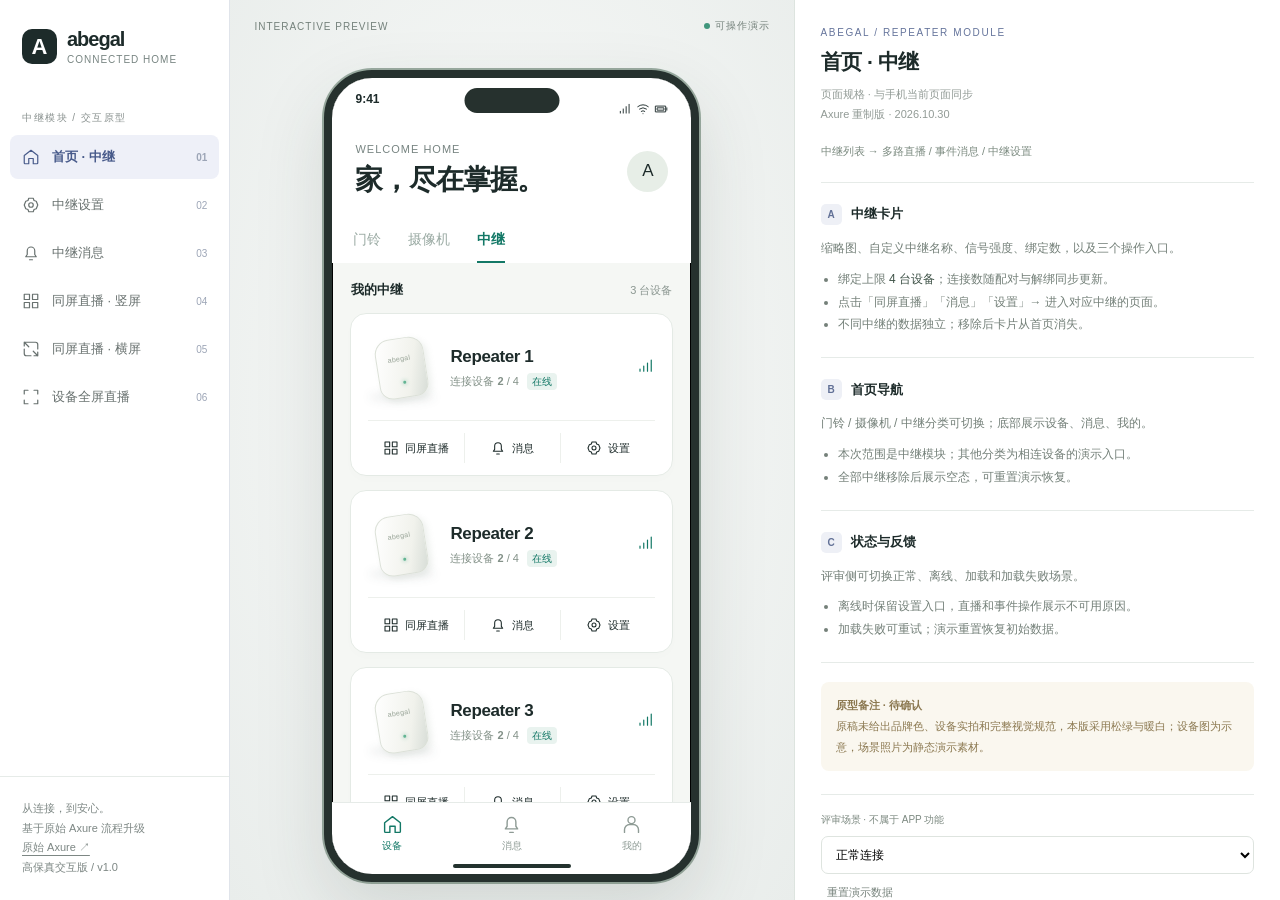
==== high-fidelity/index.html @ aafd0c6d "feat: upgrade repeater interactive prototype" ====
<!doctype html>
<html lang="zh-CN"><head><meta charset="utf-8"><meta name="viewport" content="width=device-width,initial-scale=1"><meta name="theme-color" content="#137866"><title>Abegal · 中继与家庭守护</title><link rel="icon" href="data:image/svg+xml,%3Csvg xmlns='http://www.w3.org/2000/svg' viewBox='0 0 40 40'%3E%3Crect width='40' height='40' rx='12' fill='%23137866'/%3E%3Cpath d='M10 29 20 9l10 20M14 22h12' stroke='white' stroke-width='3' fill='none'/%3E%3C/svg%3E"><link rel="stylesheet" href="styles/tokens.css"><link rel="stylesheet" href="styles/app.css"></head>
<body><div id="root"></div><script type="module" src="app/index.js"></script></body></html>
---- high-fidelity/styles/tokens.css ----
:root{--ink:#1d2b2a;--muted:#788582;--line:#e6ebe8;--paper:#fff;--canvas:#f3f5f3;--accent:#137866;--accent-soft:#e9f3ef;--danger:#be4b48;--shell:#4d5d90;--radius:16px;--font:-apple-system,BlinkMacSystemFont,"Segoe UI","PingFang SC",sans-serif}
---- high-fidelity/styles/app.css ----
*{box-sizing:border-box}body{margin:0;color:var(--ink);font-family:var(--font);background:#f4f5f7;font-size:14px}button,input,select{font:inherit}button,a,input,select{-webkit-tap-highlight-color:transparent}button{cursor:pointer;border:0;background:none;color:inherit}button:disabled{cursor:not-allowed;opacity:.4}button:focus-visible,a:focus-visible,input:focus-visible,select:focus-visible{outline:3px solid #8fa8eb;outline-offset:3px}button,a,input,select{touch-action:manipulation}a{color:inherit}svg{width:22px;height:22px;fill:none;stroke:currentColor;stroke-width:1.6;stroke-linecap:round;stroke-linejoin:round;flex-shrink:0}h1,h2,h3,p{margin:0}small{font-size:11px;color:var(--muted)}.shell{height:100dvh;display:grid;grid-template-columns:minmax(208px,18fr) minmax(415px,44fr) minmax(320px,38fr);overflow:hidden}.sidebar,.spec{background:white;min-height:0;overflow:auto}.sidebar{border-right:1px solid #e0e4ea;display:flex;flex-direction:column}.brand{display:flex;align-items:center;gap:10px;padding:28px 22px}.brandmark{display:grid;place-items:center;width:35px;height:35px;background:var(--ink);color:white;border-radius:10px;font-size:22px;font-weight:600}.brand strong{font-size:20px;letter-spacing:-1px}.brand small{display:block;margin-top:3px;font-size:10px;letter-spacing:1px}.navhead{padding:18px 22px 10px;font-size:10px;color:#89918f;letter-spacing:1.5px}.navlist{padding:0 10px}.navitem{display:flex;gap:12px;align-items:center;width:100%;padding:13px 12px;text-align:left;border-radius:8px;font-size:13px;margin-bottom:4px;color:#68716f}.navitem.active{background:#eef0f8;color:#485b8b;font-weight:600}.navitem svg{width:18px;height:18px}.navnum{margin-left:auto;font-size:10px;color:#9ca5b6}.sidefoot{margin-top:auto;padding:22px;line-height:1.8;border-top:1px solid var(--line);font-size:11px;color:#7d8784}.sidefoot a{display:block;font-size:11px;text-underline-offset:4px}.stage{display:flex;flex-direction:column;min-width:0;background:radial-gradient(ellipse at 50% 45%,#fafbfa,#e9edeb);overflow:auto}.stagehead{display:flex;justify-content:space-between;align-items:center;padding:19px 24px;font-size:10px;letter-spacing:1px;color:#74817b;flex-shrink:0}.stagehead span:last-child{display:flex;align-items:center;gap:5px}.dot{display:inline-block;width:6px;height:6px;border-radius:50%;background:#40967c}.phonewrap{flex:1;display:flex;align-items:center;justify-content:center;padding:18px 20px 30px;min-height:860px}.phone{width:375px;height:812px;border:8px solid #26312e;border-radius:48px;flex-shrink:0;background:#f5f7f4;position:relative;box-shadow:0 28px 70px #28372d25,0 0 0 2px #9aaba0, inset 0 0 0 1px #000;overflow:hidden}.island{position:absolute;top:10px;left:50%;transform:translateX(-50%);width:95px;height:25px;border-radius:20px;background:#26312e;z-index:4}.statusbar{height:48px;padding:14px 23px 0;display:flex;justify-content:space-between;font-size:12px;font-weight:600;background:var(--paper)}.statusicons{display:flex;align-items:center;gap:4px;font-size:11px}.statusicons svg{width:14px;height:14px}.appscreen{height:calc(100% - 48px);display:flex;flex-direction:column;position:relative;overflow:hidden}.appbody{flex:1;min-height:0;overflow:auto;scrollbar-width:none}.appbody::-webkit-scrollbar{display:none}.homebar{position:absolute;bottom:6px;left:50%;transform:translateX(-50%);height:4px;width:118px;border-radius:4px;background:#23322e;z-index:5}.appnav{height:60px;display:flex;align-items:center;justify-content:space-between;padding:0 17px;background:white;flex-shrink:0}.appnav h2{font-size:17px;font-weight:600}.iconbtn{display:inline-flex;width:38px;height:38px;align-items:center;justify-content:center;border-radius:50%;flex-shrink:0}.iconbtn:hover{background:#00000008}.navright{display:flex}.greeting{padding:17px 23px 18px;background:white;display:flex;align-items:center;justify-content:space-between}.eyebrow{font-size:11px;color:var(--muted);letter-spacing:1px;margin-bottom:6px}.greeting h1{font-size:28px;letter-spacing:-1px;font-weight:650}.avatar{width:41px;height:41px;display:grid;place-items:center;border-radius:50%;background:#e7eee7;font-size:17px}.producttabs{display:flex;background:white;padding:0 21px;gap:27px}.producttabs button{padding:14px 0 12px;font-size:14px;color:#9baba4;border-bottom:2px solid transparent}.producttabs .active{color:var(--accent);border-color:var(--accent);font-weight:600}.pad{padding:18px}.sectiontitle{display:flex;align-items:center;justify-content:space-between;margin:0 1px 14px}.sectiontitle h3{font-size:13px;font-weight:600}.sectiontitle span{font-size:11px;color:#8a9690}.hubcard{border:1px solid #e4eae5;border-radius:var(--radius);background:white;padding:18px 17px 0;margin-bottom:14px;box-shadow:0 4px 10px #233d2b03}.hubsummary{display:flex;align-items:center;gap:16px;padding-bottom:17px}.hubinfo{flex:1}.hubinfo h3{font-size:17px;letter-spacing:-.4px;margin-bottom:7px}.online{color:var(--accent);font-size:10px;background:var(--accent-soft);border-radius:4px;padding:3px 5px;margin-left:5px}.signal{color:var(--accent)}.signal svg{width:18px}.connections{font-size:11px;color:#839188}.hubactions{border-top:1px solid #edf0ec;display:grid;grid-template-columns:repeat(3,1fr);padding:12px 0}.hubactions button{display:flex;align-items:center;justify-content:center;gap:6px;font-size:11px;min-height:30px}.hubactions button+button{border-left:1px solid #edf0ec}.hubactions svg{width:16px;height:16px}.hubart{width:66px;height:71px;position:relative;flex-shrink:0;display:grid;place-items:center}.hubart:before{content:"";position:absolute;bottom:0;left:0;width:68px;height:12px;border-radius:50%;background:#233b3010;filter:blur(4px)}.hubbox{width:49px;height:60px;background:linear-gradient(105deg,#fff,#f1f2ec 67%,#d6dcd6);border:1px solid #dce1d8;border-radius:15px 15px 13px 13px;box-shadow:3px 3px 6px #8d9f8a28;position:relative;transform:rotate(-9deg)}.hubbox:before{content:"abegal";position:absolute;top:16px;left:11px;font-size:7px;color:#96a295;letter-spacing:.3px}.hubbox:after{content:"";position:absolute;bottom:13px;left:23px;width:3px;height:3px;background:#63b493;border-radius:50%;box-shadow:0 0 4px #63b493}.hint{display:flex;gap:8px;font-size:11px;line-height:1.7;color:#8a9690;padding:5px 12px 14px}.hint svg{width:15px;height:15px;margin-top:2px}.bottomnav{height:72px;flex-shrink:0;background:white;border-top:1px solid var(--line);display:flex;justify-content:space-around;padding:7px 0 18px}.bottomnav button{display:flex;align-items:center;justify-content:center;flex-direction:column;gap:4px;min-width:80px;font-size:10px;color:#8e9b95}.bottomnav .active{color:var(--accent)}.bottomnav svg{width:21px;height:21px}.summaryhero{background:white;text-align:center;padding:12px 20px 22px}.summaryhero .hubart{margin:auto;transform:scale(1.15);margin-bottom:18px}.summaryhero h2{font-size:22px;margin-bottom:7px}.summaryhero p{font-size:12px;color:var(--muted)}.group{background:white;border:1px solid #e9ede8;border-radius:14px;overflow:hidden;margin-bottom:18px}.grouplabel{color:#8b9890;font-size:10px;letter-spacing:1px;padding:0 3px;margin-bottom:9px;text-transform:uppercase}.row{display:flex;align-items:center;justify-content:space-between;gap:10px;padding:16px;min-height:54px;width:100%;font-size:13px}.row+.row{border-top:1px solid #f0f2ef}.row small{display:block;margin-top:4px;font-size:10px}.rowtail{display:flex;align-items:center;gap:7px;color:#8b9690;font-size:12px}.rowtail svg{width:15px;height:15px}.deviceicon{width:36px;height:36px;border-radius:10px;background:#edf2ec;display:grid;place-items:center;color:#62786b}.devicename{flex:1;text-align:left;font-size:13px}.addrow{color:var(--accent);justify-content:center;gap:8px;font-weight:500}.addrow svg{width:17px;height:17px}.volume{padding:3px 17px 18px}.volume input{width:100%;accent-color:var(--accent);height:18px}.scale{display:flex;justify-content:space-between;font-size:10px;color:#99a69d}.storage{padding:15px 17px}.storagebar{height:7px;background:#e5eee8;border-radius:5px;margin:12px 0;overflow:hidden}.storagebar i{display:block;height:100%;width:78.76%;background:#5a8f7c;border-radius:5px}.storagelegend{display:flex;justify-content:space-between;color:#8b9690;font-size:10px}.danger{color:var(--danger)}.primary{background:var(--accent);color:white;border-radius:12px;padding:14px 17px;font-size:14px;font-weight:600;display:flex;align-items:center;justify-content:center;gap:8px;width:100%}.secondary{border:1px solid var(--line);background:white;border-radius:12px;padding:13px 17px;width:100%;font-size:13px}.empty{text-align:center;padding:65px 22px;color:#8a9890;font-size:12px;line-height:1.8}.empty svg{width:38px;height:38px;margin-bottom:15px}.empty h3{color:var(--ink);font-size:16px;margin-bottom:7px}.empty button{margin-top:20px}.filterbar{background:white;padding:0 17px 13px;display:flex;gap:8px}.filterbar select{border:1px solid #e5ebe6;background:white;border-radius:8px;font-size:11px;padding:9px 4px;min-width:0;flex:1;color:#55675d}.dateline{background:white;display:flex;align-items:center;gap:8px;padding:0 17px 15px;font-size:10px}.dateline input{font-size:10px;min-width:0;border:1px solid #e5ebe6;border-radius:7px;padding:7px;width:105px;background:white}.dateline input[type=time]{width:68px}.latest{color:var(--accent);margin-left:auto;font-size:11px;white-space:nowrap}.eventrow{display:flex;align-items:center;gap:12px;padding:15px 0;border-bottom:1px solid #e8eee8;position:relative}.eventthumb{width:89px;height:59px;border-radius:8px;object-fit:cover;flex-shrink:0}.eventinfo{flex:1;min-width:0}.eventinfo h3{font-size:12px;font-weight:500;margin-bottom:7px}.eventinfo p{font-size:10px;color:#819086}.eventinfo small{display:block;font-size:10px;margin-top:6px}.eventmore{width:28px;height:35px;color:#89998d}.eventmore svg{width:17px}.livebody{background:#13221c;padding:12px;min-height:100%;color:white}.liveintro{font-size:10px;color:#a8beb1;display:flex;justify-content:space-between;padding:2px 3px 13px}.liveintro span{display:flex;gap:5px;align-items:center}.feed{position:relative;background:#243e30;border-radius:10px;overflow:hidden;aspect-ratio:16/9;margin-bottom:10px;color:white;isolation:isolate}.feed img{width:100%;height:100%;object-fit:cover;display:block;filter:brightness(.78) saturate(.72)}.feed:after{content:"";position:absolute;inset:0;background:linear-gradient(#0005,transparent 45%,#0005);pointer-events:none}.feedtop{position:absolute;z-index:1;top:12px;left:12px;right:10px;display:flex;align-items:center;font-size:11px;gap:7px}.livebadge{font-size:8px;background:#1e7356d9;padding:3px 5px;border-radius:4px;margin-left:auto}.feedbottom{position:absolute;bottom:7px;left:12px;right:7px;display:flex;align-items:center;justify-content:space-between;z-index:1;font-size:8px;color:#d1e0d5;letter-spacing:.5px}.feedbottom .iconbtn{height:30px;width:30px}.feedbottom svg{width:18px;height:18px}.feed.offline{display:grid;place-items:center;aspect-ratio:16/9;font-size:11px;color:#a1b6a6;line-height:2}.feed.offline:after{display:none}.gridlive{display:grid;grid-template-columns:1fr 1fr;gap:8px;align-content:center;min-height:560px}.gridlive .feed{margin:0;aspect-ratio:4/3}.gridlive .feedtop{top:8px;left:8px;font-size:10px}.gridlive .livebadge{font-size:7px}.gridlive .feedbottom{left:8px}.gridlive .feedbottom span{display:none}.livemeta{padding:12px 5px;color:#9db2a3;line-height:1.8;font-size:10px}.fullbody{background:#13221c;min-height:100%;display:flex;flex-direction:column;color:white}.fullbody .feed{border-radius:0;margin:60px 0 18px;aspect-ratio:4/3}.fulltitle{padding:0 22px;display:flex;justify-content:space-between;align-items:center;font-size:18px}.quality{font-size:10px;color:#9ebaa6;border:1px solid #42614c;border-radius:5px;padding:4px 7px}.tools{display:flex;gap:12px;justify-content:center;padding:32px 10px}.tool{display:flex;align-items:center;flex-direction:column;gap:11px;font-size:10px;color:#afc1b3;min-width:66px}.tool .circle{width:50px;height:50px;border:1px solid #385142;border-radius:50%;display:grid;place-items:center}.tool.on .circle{background:#d4e8dc;color:#193b2b}.backlive{margin:0 22px;color:#b4cebb;font-size:12px;padding:14px;border-top:1px solid #304839}.toast{position:absolute;z-index:20;bottom:40px;left:22px;right:22px;background:#243c32ed;color:white;text-align:center;border-radius:12px;padding:13px 16px;font-size:12px;line-height:1.6;box-shadow:0 8px 20px #0002}.overlay{position:absolute;inset:0;background:#11251b70;z-index:10;display:flex;align-items:flex-end;padding:10px 10px 20px;backdrop-filter:blur(3px)}.sheet{background:white;border-radius:22px;padding:23px;width:100%;max-height:100%;overflow:auto;box-shadow:0 15px 35px #0002}.sheethandle{width:32px;height:4px;background:#dbe1dc;border-radius:4px;margin:-10px auto 20px}.sheet h3{font-size:19px;margin-bottom:10px}.sheet p{font-size:12px;line-height:1.8;color:#7d8e81;margin-bottom:19px}.sheet .primary,.sheet .secondary{margin-top:10px}.sheet .destructive{background:#bd4e49}.sheet input[type=text]{width:100%;padding:14px;border:1px solid #dce4dd;border-radius:10px;font-size:14px;margin-bottom:8px}.sheet .radioline{display:flex;align-items:center;gap:12px;padding:14px 0;font-size:14px;border-bottom:1px solid var(--line)}.sheet input[type=radio]{accent-color:var(--accent)}.validation{font-size:11px;color:var(--danger);margin-bottom:10px}.pairart{height:110px;display:grid;place-items:center;color:var(--accent)}.pairart svg{height:58px;width:58px}.pulse{animation:pulse 1.3s ease-in-out infinite}@keyframes pulse{50%{opacity:.35;transform:scale(.94)}}.spec{border-left:1px solid #dde4df;padding:27px 26px}.specmeta{color:#66759c;letter-spacing:1.6px;font-size:10px;margin-bottom:9px}.spec h2{font-size:21px;letter-spacing:-.5px;line-height:1.4}.specsub{font-size:11px;color:#929b96;margin-top:9px;line-height:1.8}.flowline{font-size:11px;line-height:2;padding:15px 0 20px;color:#7c8b80;border-bottom:1px solid var(--line)}.speccard{padding:21px 0;border-bottom:1px solid var(--line)}.speccard h3{font-size:13px;display:flex;align-items:center;gap:9px;margin-bottom:12px}.letter{background:#eef0f6;color:#617096;width:21px;height:21px;border-radius:5px;display:grid;place-items:center;font-size:10px}.speccard p,.speccard li{font-size:12px;line-height:1.9;color:#748079}.speccard ul{padding-left:17px;margin:8px 0 0}.speccard b{font-weight:500;color:#3e5247}.assumption{background:#faf7ef;padding:13px 15px;border-radius:8px;margin-top:19px;color:#8b7850;font-size:11px;line-height:1.9}.specfooter{margin-top:22px;display:flex;align-items:center;justify-content:space-between;gap:10px;font-size:10px;color:#939d96}.scenario{border-top:1px solid var(--line);margin-top:23px;padding-top:18px}.scenario label{display:block;font-size:10px;color:#7c8980;margin-bottom:9px}.scenario select{width:100%;padding:10px;border:1px solid #dee4df;background:white;border-radius:7px;font-size:12px}.reset{margin-top:10px;font-size:11px;color:#77837c;text-decoration:underline;text-underline-offset:4px}.compacttabs{display:none}.countpill{background:#edf3ee;border-radius:12px;padding:3px 7px;font-size:10px;color:#648272}.appnav.dark{background:#13221c;color:white}.appnav.dark .iconbtn:hover{background:#ffffff12}.statusbar.dark{background:#13221c;color:white}.phone.dark .homebar{background:#b7cdbf}.inline-error{background:#faeeee;padding:10px;border-radius:8px;color:#a65a55;font-size:11px;line-height:1.7;margin-bottom:10px}.fieldlabel{font-size:11px;color:var(--muted);display:block;margin:15px 0 8px}.fullscreen-landscape .feed{aspect-ratio:16/9;margin-top:100px}.cameraheading{padding:20px 0;font-size:24px}.stubcard{background:white;border-radius:12px;overflow:hidden;margin-bottom:14px}.stubcard img{width:100%;height:150px;object-fit:cover}.stubcard button{width:100%;padding:14px;text-align:left;display:flex;justify-content:space-between;font-size:13px}.profile{padding:30px 20px;text-align:center}.profile .avatar{margin:auto auto 15px}.profile h2{margin-bottom:25px}.modalnote{font-size:10px!important;background:#f5f7f3;border-radius:6px;padding:9px;color:#8a978b!important}.record-dot{width:6px;height:6px;background:#e78579;border-radius:50%;display:inline-block;margin-right:5px}.appnav h2{white-space:nowrap}.sheet .iconbtn.close{float:right;margin:-10px -10px 0 0}.sheet .smallactions{display:grid;grid-template-columns:1fr 1fr;gap:10px}.sheet .smallactions button{padding:15px 10px;border:1px solid var(--line);border-radius:10px;display:flex;align-items:center;justify-content:center;gap:6px;font-size:12px}.sheet .smallactions svg{width:17px}.videoprogress{margin:0 22px}.videoprogress input{width:100%;accent-color:#a6c8b0}.videoprogress div{display:flex;justify-content:space-between;font-size:10px;color:#9cb7a4}.active-ringing{color:var(--accent)}
@media(min-width:1500px){.phonewrap{padding-top:25px;padding-bottom:45px}.spec{padding:36px}.sidebar .brand{padding-top:35px}}
@media(max-width:1100px) and (min-width:900px){.shell{grid-template-columns:190px minmax(395px,1fr) 315px}.spec{padding:24px 20px}.stagehead{padding:19px 15px}.phonewrap{padding:15px 10px 25px}}
@media(max-width:899px){.shell{display:block;height:100dvh;padding-top:54px;position:relative}.compacttabs{display:grid;grid-template-columns:repeat(3,1fr);position:absolute;top:0;left:0;right:0;height:54px;background:white;border-bottom:1px solid var(--line);padding:7px 12px;z-index:30;gap:5px}.compacttabs button{font-size:12px;color:#7d8b81;border-radius:7px}.compacttabs .active{background:#eef0f8;color:#4d5d90}.sidebar,.stage,.spec{height:100%;display:none;border:0}.shell[data-pane=menu] .sidebar{display:flex}.shell[data-pane=app] .stage{display:flex}.shell[data-pane=spec] .spec{display:block}.stagehead{padding:12px 18px}.phonewrap{min-height:844px;padding:12px 10px 24px;align-items:flex-start}.spec{padding:26px;overflow:auto}.sidefoot{margin-top:30px}}
@media(max-width:400px){.phonewrap{padding-left:4px;padding-right:4px}.phone{width:375px;max-width:calc(100vw - 12px)}.pad{padding:16px}.hubcard{padding-left:15px;padding-right:15px}}
@media(prefers-reduced-motion:reduce){*,*:before,*:after{animation:none!important;transition:none!important;scroll-behavior:auto!important}}
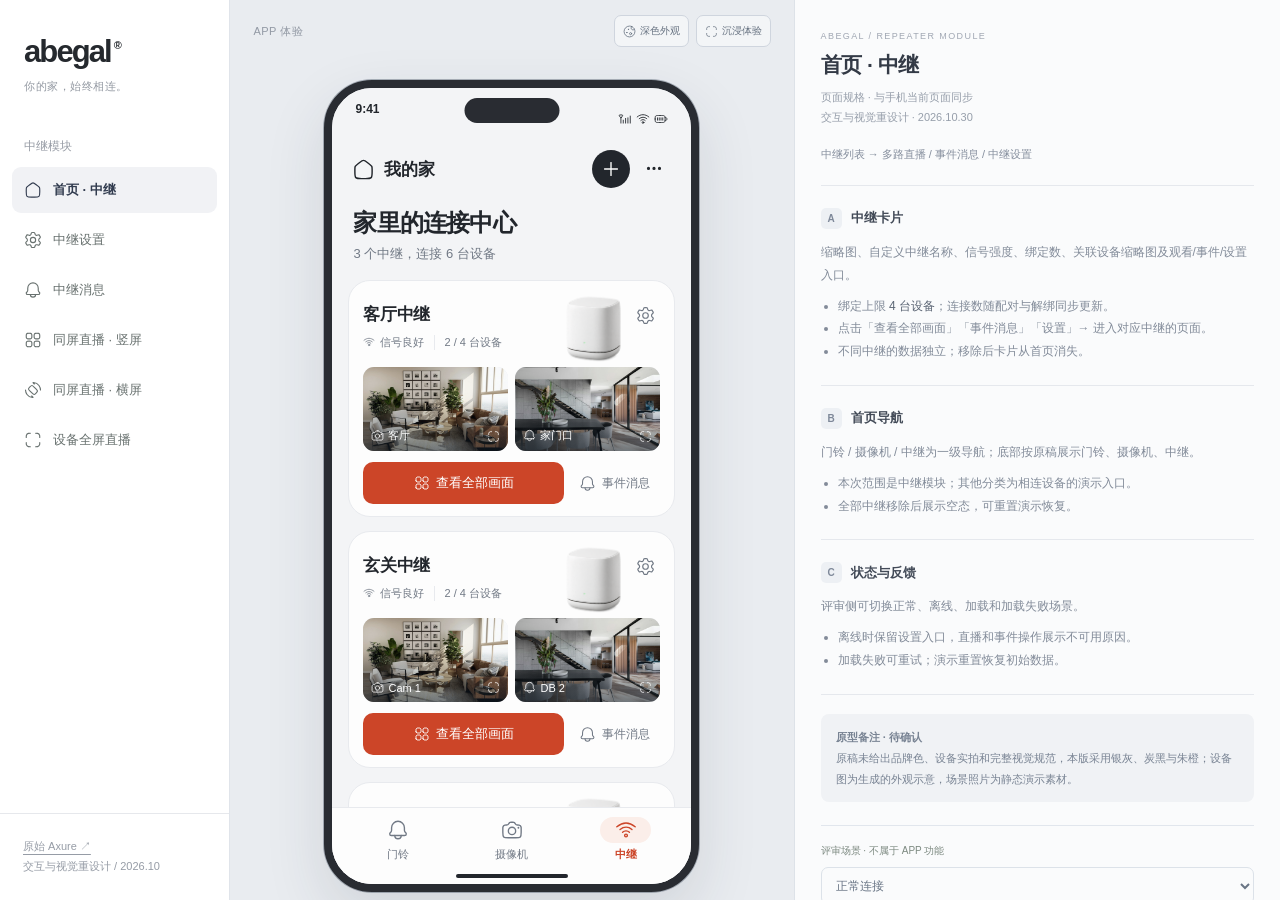
==== commit ac4687f0: "feat: redesign repeater consumer flows" ====
--- a/high-fidelity/index.html
+++ b/high-fidelity/index.html
@@ -1,3 +1,3 @@
 <!doctype html>
-<html lang="zh-CN"><head><meta charset="utf-8"><meta name="viewport" content="width=device-width,initial-scale=1"><meta name="theme-color" content="#137866"><title>Abegal · 中继与家庭守护</title><link rel="icon" href="data:image/svg+xml,%3Csvg xmlns='http://www.w3.org/2000/svg' viewBox='0 0 40 40'%3E%3Crect width='40' height='40' rx='12' fill='%23137866'/%3E%3Cpath d='M10 29 20 9l10 20M14 22h12' stroke='white' stroke-width='3' fill='none'/%3E%3C/svg%3E"><link rel="stylesheet" href="styles/tokens.css"><link rel="stylesheet" href="styles/app.css"></head>
+<html lang="zh-CN"><head><meta charset="utf-8"><meta name="viewport" content="width=device-width,initial-scale=1"><meta name="theme-color" content="#cc4528"><title>Abegal · 中继与家庭守护</title><link rel="icon" href="data:image/svg+xml,%3Csvg xmlns='http://www.w3.org/2000/svg' viewBox='0 0 40 40'%3E%3Crect width='40' height='40' rx='12' fill='%23137866'/%3E%3Cpath d='M10 29 20 9l10 20M14 22h12' stroke='white' stroke-width='3' fill='none'/%3E%3C/svg%3E"><link rel="stylesheet" href="styles/tokens.css"><link rel="stylesheet" href="styles/app.css"><link rel="stylesheet" href="styles/product.css"></head>
 <body><div id="root"></div><script type="module" src="app/index.js"></script></body></html>
--- a/high-fidelity/styles/product.css
+++ b/high-fidelity/styles/product.css
@@ -0,0 +1,22 @@
+/* V2: consumer APP product language. Review-shell styles stay outside the phone. */
+:root{--accent:#cc4528;--accent-soft:#fceee9;--ink:#25292e;--muted:#777e87;--line:#e6e8ec;--shell:#697286}
+.phone{--app-bg:#f3f4f6;--app-surface:#fdfdfd;--app-text:#22262c;--app-secondary:#717985;--app-line:#e8eaee;--app-tint:#e9ecf1;--accent:#cc4528;--accent-soft:#fbeee9;background:var(--app-bg);border-color:#292c32;box-shadow:0 24px 60px #29313e20,0 0 0 1px #a8afb8;border-radius:48px;color:var(--app-text)}
+.phone[data-theme=dark]{--app-bg:#15171b;--app-surface:#22252a;--app-text:#f0f1f3;--app-secondary:#a4aab4;--app-line:#343840;--app-tint:#2b2e35;--accent:#f1997d;--accent-soft:#493029;--ink:var(--app-text);--muted:var(--app-secondary);--line:var(--app-line);--paper:var(--app-surface);--danger:#f49d95;--canvas:var(--app-bg)}
+.phone .island{background:#292c32}.phone .statusbar{background:var(--app-bg);color:var(--app-text);font-size:12px}.phone .appscreen{background:var(--app-bg)}
+.phone .appnav{background:var(--app-bg);height:58px;padding:0 14px;color:var(--app-text)}.phone .appnav h2{font-size:17px;letter-spacing:-.3px}.phone .appnav .iconbtn{width:44px;height:44px}.phone .appnav .navright{min-width:44px}.phone button{transition:transform .18s,background-color .18s,opacity .18s}.phone button:active{transform:scale(.97)}.phone button:disabled{transform:none}.phone button:focus-visible{outline-color:#8c9ebf}.phone .iconbtn{width:44px;height:44px}.phone svg{stroke-width:1.5}.phone small{color:var(--app-secondary)}.phone .homebar{background:var(--app-text);height:4px;width:112px}.phone .primary{background:var(--accent);color:#fff;border-radius:14px;min-height:50px;font-size:15px;font-weight:600}.phone[data-theme=dark] .primary{color:#29232a}.phone .primary.destructive{background:#b94036;color:#fff}.phone .secondary{background:var(--app-surface);border:1px solid var(--app-line);color:var(--app-text);font-size:14px;border-radius:14px;min-height:48px}.phone .secondary.danger{color:var(--danger)}.phone .toast{font-size:13px;background:#303842f5;color:#fff;box-shadow:0 8px 24px #18202a24;bottom:29px;border-radius:14px}.phone p{text-wrap:pretty}
+.home-header{padding:14px 20px 7px;display:flex;align-items:center;justify-content:space-between;height:60px;flex-shrink:0}.home-location{display:flex;align-items:center;gap:9px;font-size:17px;font-weight:650;letter-spacing:-.3px}.home-location>svg{width:23px;height:23px}.home-actions{display:flex;gap:2px}.home-actions .iconbtn:first-child{background:var(--app-text);color:var(--app-surface);width:35px;height:35px;margin:4px}.home-actions .iconbtn:last-child{width:35px;height:43px}.home-heading{padding:10px 21px 17px;flex-shrink:0}.home-heading h1{font-size:24px;font-weight:650;line-height:1.4;letter-spacing:-.8px}.home-heading p{font-size:13px;color:var(--app-secondary);margin-top:6px}.home-content{padding:0 16px 10px}.hub-list{display:grid;gap:14px}.repeater-card{border:1px solid var(--app-line);border-radius:22px;background:var(--app-surface);padding:4px 14px 0;overflow:hidden}.repeater-head{display:flex;align-items:center;min-height:82px;position:relative;gap:2px}.repeater-head>div:first-child{flex:1;min-width:0;z-index:1}.repeater-head h2{font-size:17px;font-weight:650;letter-spacing:-.4px}.repeater-head p{display:flex;align-items:center;gap:5px;color:var(--app-secondary);font-size:11px;margin-top:9px;white-space:nowrap}.connection-mark{display:inline-block;width:5px;height:5px;background:#518272;border-radius:50%;flex-shrink:0}.connection-mark.off{background:#a48070}.connection-number{margin-left:5px;padding-left:9px;border-left:1px solid var(--app-line);font-variant-numeric:tabular-nums}.product-corner{width:67px;height:73px;overflow:hidden;display:grid;place-items:center;flex-shrink:0}.hub-product{object-fit:contain;width:75px;height:75px;display:block}.repeater-head>.iconbtn{width:35px;height:44px;align-self:flex-start;margin-top:8px;margin-right:-5px;color:var(--app-secondary)}.repeater-head>.iconbtn svg{width:19px;height:19px}.hub-previews{display:grid;grid-template-columns:repeat(2,minmax(0,1fr));gap:7px}.device-preview{position:relative;border-radius:11px;overflow:hidden;height:84px;text-align:left;background:var(--app-tint);color:white;padding:0}.device-preview:after{content:"";position:absolute;inset:0;background:linear-gradient(transparent 40%,#15202b99);pointer-events:none}.device-preview>img{display:block;width:100%;height:100%;object-fit:cover;filter:saturate(.8);transition:transform .35s}.device-preview:hover>img{transform:scale(1.04)}.device-preview>span{position:absolute;z-index:1;bottom:8px;left:8px;display:flex;align-items:center;gap:4px;font-size:11px;font-weight:500}.device-preview>span svg{width:13px;height:13px}.device-preview>svg{position:absolute;bottom:8px;right:8px;z-index:1;width:13px;height:13px}.no-connections{height:84px;display:flex;flex-direction:column;align-items:center;justify-content:center;background:var(--app-bg);color:var(--app-secondary);border:1px dashed var(--app-line);border-radius:11px;gap:7px;font-size:12px}.no-connections:first-child:last-child{grid-column:span 2}.no-connections svg{width:21px;height:21px}.repeater-actions{display:flex;align-items:center;gap:5px;padding:11px 0 12px}.watch-all{display:flex;align-items:center;justify-content:center;gap:6px;background:var(--accent);color:#fff;font-size:12px;min-height:38px;border-radius:10px;padding:9px 11px;font-weight:550;flex:1;white-space:nowrap}.phone[data-theme=dark] .watch-all{color:#2e2221}.watch-all svg{width:16px;height:16px}.event-link{display:flex;align-items:center;gap:6px;min-height:38px;padding:8px 10px;font-size:12px;color:var(--app-secondary);white-space:nowrap}.event-link svg{width:17px;height:17px}.extra-count{font-size:10px;color:var(--app-secondary)}.capacity-note{text-align:center;font-size:11px;color:var(--app-secondary);padding:19px 0 9px}.phone .bottomnav{height:77px;padding:7px 9px 19px;background:var(--app-surface);border-color:var(--app-line);justify-content:space-around}.phone .bottomnav button{font-size:11px;gap:4px;color:var(--app-secondary);min-width:78px}.phone .bottomnav button>span{height:26px;width:51px;display:grid;place-items:center;border-radius:14px}.phone .bottomnav button.active{color:var(--accent);font-weight:600}.phone .bottomnav button.active>span{background:var(--accent-soft)}.phone .bottomnav svg{width:22px;height:22px}.camera-list{display:grid;gap:15px}.camera-card{background:var(--app-surface);border:1px solid var(--app-line);border-radius:20px;overflow:hidden}.camera-cover{position:relative;padding:0;display:block;width:100%;height:176px}.camera-cover>img{width:100%;height:100%;object-fit:cover}.cover-play{position:absolute;inset:0;display:grid;place-items:center;color:white;background:#0001}.cover-play svg{width:45px;height:45px;background:#17212e70;padding:11px;border-radius:50%;backdrop-filter:blur(8px)}.camera-card-title{display:flex;align-items:center;justify-content:space-between;padding:11px 16px}.camera-card-title h2{font-size:16px;font-weight:600}.camera-card-title p{font-size:12px;color:var(--app-secondary);margin-top:5px}.skeleton-list{display:grid;gap:15px}.skeleton-hub{border-radius:22px;padding:19px;background:var(--app-surface);height:229px}.skeleton-hub i{display:block;background:var(--app-tint);width:46%;height:14px;border-radius:5px;margin-bottom:13px}.skeleton-hub i:nth-child(2){width:63%;height:10px}.skeleton-hub>div{height:85px;background:var(--app-tint);margin-top:25px;border-radius:10px}.skeleton-hub{animation:skeleton-opacity 1.3s ease-in-out infinite}@keyframes skeleton-opacity{50%{opacity:.5}}.empty-state{padding:44px 17px;text-align:center;line-height:1.8}.empty-state>svg{width:42px;height:42px;color:var(--app-secondary);margin-bottom:16px}.empty-state>.hub-product{width:140px;height:140px;margin:0 auto 20px}.empty-state h2{font-size:19px;font-weight:600;margin-bottom:8px}.empty-state p{font-size:14px;color:var(--app-secondary);margin-bottom:25px}.empty-state .primary{margin-top:10px}
+.settings-identity{display:flex;align-items:center;justify-content:space-between;padding:4px 23px 18px;min-height:117px;gap:10px}.settings-identity>div{min-width:0}.settings-identity button{text-align:left;padding:0;min-height:40px}.settings-identity h1{font-size:24px;letter-spacing:-.8px;display:flex;align-items:center;gap:4px;word-break:break-word}.settings-identity h1 svg{width:15px;flex-shrink:0;color:var(--app-secondary)}.settings-identity p{font-size:12px;margin-top:9px;color:var(--app-secondary);display:flex;align-items:center;gap:5px}.settings-identity .hub-product{width:98px;height:105px;flex-shrink:0}.settings-content{padding:0 19px 20px}.subheading{display:flex;align-items:center;justify-content:space-between;min-height:43px;margin-top:5px;margin-bottom:3px}.subheading h2{font-size:15px;font-weight:600}.subheading h2>span{font-size:12px;margin-left:5px;color:var(--app-secondary);font-weight:400}.text-button{font-size:13px;color:var(--accent);min-height:40px;padding:7px 4px}.connected-grid{display:grid;grid-template-columns:repeat(3,minmax(0,1fr));gap:9px;margin-bottom:10px}.connected-grid:has(.connected-tile:nth-child(4)){grid-template-columns:repeat(2,minmax(0,1fr))}.connected-tile{position:relative;min-width:0}.connected-image{height:67px;border-radius:11px;display:block;width:100%;padding:0;position:relative;overflow:hidden;background:var(--app-tint)}.connected-image img{width:100%;height:100%;object-fit:cover}.connected-image>svg{position:absolute;bottom:5px;right:5px;width:17px;height:17px;color:white;filter:drop-shadow(0 1px 2px #0008)}.connected-tile>strong{display:block;font-size:13px;margin:8px 0 4px;font-weight:500;white-space:nowrap;overflow:hidden;text-overflow:ellipsis}.connected-tile>small{font-size:10px;display:block;color:var(--app-secondary)}.connect-add{border:1px dashed #bfc5cd;border-radius:11px;height:67px;display:flex;align-items:center;flex-direction:column;justify-content:center;gap:5px;color:var(--app-secondary);font-size:12px;background:var(--app-surface)}.connect-add svg{height:20px;width:20px}.unbind-button{position:absolute;right:-5px;top:-6px;width:27px;height:27px;border-radius:50%;background:#b94036;color:white;display:grid;place-items:center;border:3px solid var(--app-bg)}.unbind-button svg{width:15px;height:15px}.full-capacity{font-size:11px;color:var(--app-secondary);margin-bottom:14px}.settings-group{border-radius:16px;background:var(--app-surface);border:1px solid var(--app-line);overflow:hidden}.setting-row{display:flex;align-items:center;gap:10px;width:100%;padding:14px 15px;min-height:54px;font-size:14px;text-align:left}.setting-row .setting-icon{color:var(--app-secondary);display:flex}.setting-icon svg{height:20px;width:20px}.setting-row>output{margin-left:auto;color:var(--app-text);font-variant-numeric:tabular-nums;font-weight:550;font-size:13px}.setting-row>small{margin-left:auto;font-size:12px}.setting-row>svg{width:14px;height:14px;color:var(--app-secondary)}.setting-row:last-child{border-top:1px solid var(--app-line)}.phone .volume{padding:0 15px 16px}.phone .volume input{height:23px;accent-color:var(--accent)}.phone .scale{font-size:10px;color:var(--app-secondary);padding-top:3px}.storage-card{border:1px solid var(--app-line);background:var(--app-surface);border-radius:16px;min-height:106px;display:flex;align-items:center;width:100%;gap:16px;text-align:left;padding:17px 16px}.storage-ring{width:63px;height:63px;display:grid;place-items:center;position:relative;border-radius:50%;background:conic-gradient(var(--accent) var(--used),var(--app-tint) 0);flex-shrink:0}.storage-ring:before{content:"";position:absolute;inset:5px;background:var(--app-surface);border-radius:50%}.storage-ring>span{position:relative;font-size:18px;font-weight:600;letter-spacing:-1px}.storage-ring small{font-size:9px;font-weight:500;color:var(--app-text)}.storage-card h3{font-size:15px;font-weight:550}.storage-card p{font-size:11px;color:var(--app-secondary);margin:7px 0 4px}.storage-card small{font-size:11px}.storage-card>svg{width:15px;height:15px;margin-left:auto;color:var(--app-secondary)}.remove-hub{width:100%;font-size:13px;color:var(--danger);padding:19px 8px 8px;margin-top:4px;min-height:44px}.settings-footnote{font-size:10px;color:var(--app-secondary);text-align:center;line-height:1.7;padding:0 10px}
+.event-context{display:flex;align-items:center;justify-content:space-between;padding:0 21px 10px;font-size:13px;color:var(--app-secondary)}.filter-summary{display:flex;align-items:center;gap:5px;font-size:12px;min-height:36px}.filter-summary svg{width:13px;height:13px}.filter-summary.filtered{color:var(--accent)}.event-chips{display:flex;gap:7px;padding:0 20px 16px;overflow:auto;flex-shrink:0;scrollbar-width:none}.event-chips button{font-size:12px;white-space:nowrap;background:var(--app-surface);border:1px solid var(--app-line);padding:9px 11px;border-radius:10px;color:var(--app-secondary);min-height:36px}.event-chips button.active{background:var(--app-text);color:var(--app-surface);border-color:var(--app-text)}.active-filters{padding:0 21px 12px;display:flex;gap:8px;align-items:center;font-size:11px;color:var(--app-secondary)}.active-filters>span{flex:1;min-width:0;overflow:hidden;text-overflow:ellipsis;white-space:nowrap}.event-body{padding:0 20px 25px}.event-day-heading{display:flex;align-items:center;justify-content:space-between;gap:10px;padding:9px 0 18px}.event-day-heading h2{font-size:17px;font-weight:600}.event-day-heading>span{font-size:12px;color:var(--app-secondary)}.timeline-event{display:grid;grid-template-columns:43px minmax(0,1fr);gap:13px;padding:0 0 21px}.timeline-event>time{font-size:12px;line-height:27px;color:var(--app-secondary);font-variant-numeric:tabular-nums}.event-timeline-content{position:relative;min-width:0}.event-timeline-content:before{content:"";position:absolute;left:-9px;top:12px;bottom:-16px;border-left:1px solid var(--app-line)}.event-title{display:flex;align-items:center;justify-content:space-between;gap:8px;min-height:27px}.event-title h3{font-size:14px;font-weight:550;line-height:1.5}.eventmore{display:grid;place-items:center;min-width:31px;height:31px;color:var(--app-secondary)}.event-timeline-content>p{color:var(--app-secondary);font-size:11px;margin:1px 0 9px}.event-frame{position:relative;padding:0;width:100%;aspect-ratio:16/9;border-radius:12px;display:block;overflow:hidden;background:var(--app-tint)}.event-frame>img{width:100%;height:100%;object-fit:cover;display:block;filter:saturate(.8)}.frame-play{position:absolute;inset:0;display:grid;place-items:center;color:white;background:#111a2412}.frame-play svg{width:32px;height:32px;padding:8px;border-radius:50%;background:#1b263975;backdrop-filter:blur(4px)}.clip-length{position:absolute;bottom:9px;right:9px;color:white;font-size:9px;font-variant-numeric:tabular-nums;letter-spacing:.5px}
+.phone:has(.livebody),.phone:has(.fullbody){--app-bg:#15171b;--app-surface:#22252a;--app-text:#f0f1f3;--app-secondary:#a4aab4;--app-line:#343840;--app-tint:#2b2e35}.phone .appnav.dark{background:var(--app-bg);color:var(--app-text)}.live-context{display:flex;align-items:center;justify-content:space-between;padding:4px 17px 17px;flex-shrink:0}.live-context h1{font-size:20px;letter-spacing:-.6px}.live-context p{font-size:12px;color:var(--app-secondary);margin-top:6px}.live-context>span{display:flex;align-items:center;gap:4px;font-size:10px;color:var(--app-secondary)}.live-context>span svg{width:14px;height:14px}.phone .livebody{background:var(--app-bg);padding:0 13px 8px;min-height:0}.phone .feed{border-radius:15px;margin-bottom:13px;background:var(--app-surface);aspect-ratio:16/10}.phone .feed img{filter:brightness(.89) saturate(.84)}.phone .feedtop{font-size:13px;top:14px;left:14px;right:13px}.phone .livebadge{background:#182e2380;font-size:9px;padding:4px 7px;border-radius:5px;backdrop-filter:blur(5px)}.phone .feedbottom{font-size:8px;left:14px;right:10px;bottom:9px}.phone .feedbottom .iconbtn{height:36px;width:36px;background:#202a3640;border-radius:8px}.phone .feedbottom svg{height:18px;width:18px}.phone .feed.offline{aspect-ratio:16/10;font-size:14px;color:var(--app-secondary)}.live-footer{height:66px;padding:4px 17px 20px;display:flex;align-items:center;justify-content:space-between;gap:10px;background:var(--app-bg);flex-shrink:0}.live-footer>span{display:flex;align-items:center;gap:5px;font-size:10px;color:var(--app-secondary)}.live-footer>span svg{width:14px;height:14px}.layout-button{display:flex;align-items:center;gap:5px;font-size:12px;padding:10px;border:1px solid var(--app-line);border-radius:10px;white-space:nowrap}.layout-button>svg{width:16px;height:16px}.phone .fullbody{background:var(--app-bg);color:var(--app-text);min-height:100%}.full-context{display:flex;justify-content:space-between;align-items:center;padding:7px 20px 17px;font-size:12px;color:var(--app-secondary)}.phone .quality{color:var(--app-secondary);border-color:var(--app-line);font-size:10px}.single-frame{position:relative;margin:0 0 20px}.single-frame .feed{border-radius:0;margin:0;aspect-ratio:4/3}.single-frame .feedtop{display:none}.single-frame .feedbottom{bottom:12px}.phone .fullscreen-landscape .single-frame{margin-top:42px}.phone .fullscreen-landscape .single-frame .feed{aspect-ratio:16/9}.recording-label{position:absolute;right:14px;top:14px;background:#3e1b1bc9;color:#fff;font-size:11px;border-radius:6px;padding:6px 8px;display:flex;gap:6px;align-items:center}.recording-label i{height:6px;width:6px;background:#f77a70;border-radius:50%}.device-reel{padding:3px 19px 15px;display:flex;gap:10px;overflow:auto;scrollbar-width:none}.device-reel button{flex-shrink:0;width:73px;text-align:left;padding:0;border-radius:8px;overflow:hidden;color:var(--app-secondary);border:1px solid transparent}.device-reel img{height:46px;width:100%;object-fit:cover;display:block;opacity:.65}.device-reel span{font-size:11px;display:block;padding:7px 5px}.device-reel .active{border-color:#d8dde4;color:#e6eaf1}.device-reel .active img{opacity:1}.phone .tools{padding:12px 20px 23px;justify-content:space-between;gap:12px}.phone .tool{font-size:12px;gap:10px;color:var(--app-secondary);min-width:64px}.phone .tool .circle{width:54px;height:54px;background:var(--app-surface);border:1px solid var(--app-line)}.phone .tool.on .circle{background:#e6e8ee;color:#272c34;border-color:#e6e8ee}.phone .backlive{border-color:var(--app-line);color:var(--app-secondary);font-size:13px;padding:18px 5px}.phone .videoprogress input{accent-color:#ced3dc}.phone .videoprogress div{color:var(--app-secondary);font-size:11px}.playback-caption{padding:2px 21px 18px}.playback-caption h2{font-size:17px;font-weight:550}.playback-caption p{font-size:12px;color:var(--app-secondary);margin-top:8px}.show-toolbar{padding:12px;width:100%;display:flex;align-items:center;justify-content:center;gap:8px;font-size:11px;background:var(--app-bg);min-height:44px}.show-toolbar svg{width:18px;height:18px}
+.phone .overlay{background:#11182272;padding:11px 10px 21px;backdrop-filter:blur(5px)}.phone .sheet{background:var(--app-surface);color:var(--app-text);padding:25px 22px 19px;border-radius:24px;box-shadow:0 15px 35px #17213028}.phone .sheethandle{background:var(--app-line);width:33px;margin:-12px auto 21px}.phone .sheet h3{font-size:21px;letter-spacing:-.6px;line-height:1.4;margin-bottom:11px}.phone .sheet p{font-size:14px;line-height:1.8;color:var(--app-secondary);margin-bottom:20px}.phone .sheet .primary,.phone .sheet .secondary{margin-top:11px}.phone .sheet .radioline{font-size:15px;padding:16px 0;border-color:var(--app-line)}.phone .sheet input[type=text],.phone .sheet select,.phone .sheet input[type=date],.phone .sheet input[type=time]{color:var(--app-text);background:var(--app-bg);border:1px solid var(--app-line);border-radius:11px;min-height:47px;font-size:14px;padding:11px 12px;width:100%;max-width:100%;box-sizing:border-box;min-width:0}.phone .fieldlabel{font-size:13px;color:var(--app-secondary);margin:15px 0 9px}.phone .validation{font-size:13px;line-height:1.6;margin-top:6px}.phone .sheet input[type=radio]{accent-color:var(--accent);width:17px;height:17px}.sheet-device-row{display:flex;width:100%;align-items:center;gap:14px;padding:9px 0;text-align:left;border-bottom:1px solid var(--app-line);font-size:15px;min-height:74px}.sheet-device-row .hub-product{height:58px;width:53px;flex-shrink:0}.sheet-device-row>span{flex:1}.sheet-device-row small{display:block;font-size:12px;margin-top:7px}.sheet-device-row>svg{width:17px;height:17px;color:var(--app-secondary)}.pair-visual{height:148px;position:relative;display:flex;align-items:center;justify-content:center;gap:22px;margin:2px 0 17px}.pair-visual:before{content:"";width:140px;height:140px;border:1px solid var(--app-line);border-radius:50%;position:absolute;left:50%;top:50%;transform:translate(-65%,-50%)}.pair-visual .hub-product{position:relative;width:124px;height:130px}.pair-visual>span{position:relative;display:grid;place-items:center;width:43px;height:43px;background:var(--accent-soft);color:var(--accent);border-radius:50%;margin-left:-46px;margin-bottom:-65px;box-shadow:0 0 0 5px var(--app-surface)}.searching>span{animation:search-pulse 1.4s infinite}@keyframes search-pulse{50%{opacity:.35;transform:scale(.9)}}.pair-checklist{display:grid;gap:12px;margin:6px 0 23px}.pair-checklist>span{display:flex;align-items:center;gap:9px;font-size:13px;color:var(--app-secondary)}.pair-checklist svg{height:18px;width:18px;color:var(--accent)}.pair-success-symbol{background:var(--accent-soft);color:var(--accent);height:65px;width:65px;display:grid;place-items:center;border-radius:50%;margin:3px 0 25px}.pair-success-symbol svg{width:29px;height:29px}.found-device{display:flex;align-items:center;gap:14px;padding:19px 15px;background:var(--app-bg);border-radius:13px;margin-bottom:21px}.found-device>svg{height:28px;width:28px;color:var(--app-secondary)}.found-device strong{font-size:15px;font-weight:550;display:block}.found-device small{display:block;font-size:12px;color:var(--app-secondary);margin-top:7px}.storage-stats{display:grid;grid-template-columns:1fr 1fr;gap:18px;padding:20px 18px;margin-bottom:21px;background:var(--app-bg);border-radius:14px}.storage-stats strong{font-size:26px;font-weight:600;letter-spacing:-1px;display:block}.storage-stats strong small{font-size:11px;font-weight:400;letter-spacing:0}.storage-stats span{font-size:12px;color:var(--app-secondary);display:block;margin-top:8px}.phone .sheet .storage-warning{font-size:12px;color:var(--danger)}.sheet-title{display:flex;align-items:center;justify-content:space-between}.sheet-title h3{margin:0}.sheet-title .iconbtn{margin-right:-12px}.date-time-grid{display:grid;grid-template-columns:minmax(0,1.2fr) minmax(0,1fr);gap:12px}.filter-sheet-actions{display:grid;grid-template-columns:1fr 2fr;gap:10px;margin-top:18px}.filter-sheet-actions .secondary,.filter-sheet-actions .primary{margin:0!important}.phone .sheet .smallactions button{border-color:var(--app-line);min-height:57px;font-size:14px}.phone .sheet .smallactions svg{height:20px;width:20px}.phone .modalnote{background:var(--app-bg);color:var(--app-secondary)!important}.phone .inline-error{background:#542e28;color:#f0ada1}.phone .pairart{color:var(--accent)}
+/* Review shell: intentionally quieter than the consumer product. */
+.shell{grid-template-columns:minmax(190px,18fr) minmax(415px,44fr) minmax(320px,38fr)}.brand{display:block;padding:34px 24px 23px}.brand>strong{font-size:31px;letter-spacing:-1.9px;font-weight:750}.brand>strong>span{font-size:11px;position:relative;top:-13px;left:3px;letter-spacing:0}.brand>small{font-size:11px;letter-spacing:.5px;margin-top:9px;color:#9399a2}.navhead{padding:21px 24px 12px;letter-spacing:0;font-size:12px;color:#989da6}.navlist{padding:0 12px}.navitem{font-size:13px;min-height:46px;gap:11px;border-radius:9px}.navitem.active{background:#f1f2f5;color:#323c4f}.navitem svg{height:18px;width:18px}.sidefoot{font-size:11px;color:#969ca6;padding:23px}.stage{background:#e9ecf0}.stagehead{height:62px;padding:13px 23px;font-size:11px;letter-spacing:.5px;display:flex;align-items:center;justify-content:space-between;color:#9299a4;flex-shrink:0}.stagehead>div{display:flex;gap:7px;align-items:center}.stage-button{display:flex;align-items:center;gap:4px;border:1px solid #cfd5de;border-radius:7px;font-size:10px;padding:8px;background:#f3f5f7;color:#687382;min-height:31px}.stage-button svg{width:13px;height:13px}.phonewrap{min-height:860px;padding:15px 14px 28px}.spec{padding:31px 26px;background:#fafbfc;border-color:#dde2e8}.specmeta{font-size:9px;letter-spacing:1.4px;color:#a0a7b3}.spec h2{font-size:21px;color:#333a46}.specsub{color:#969eaa}.flowline{font-size:11px;color:#858e9d;border-color:#e5e8ed}.speccard{border-color:#e5e8ed;padding:22px 0}.speccard h3{color:#434b58;font-size:13px}.speccard p,.speccard li{color:#828b99;font-size:12px;line-height:1.9}.speccard b{color:#5b6574}.letter{color:#7e8899;background:#edf0f4}.assumption{background:#f0f2f5;color:#788393;font-size:11px}.scenario{border-color:#e1e6ed}.scenario select{border-color:#dce2e9;background:#fafbfc;color:#697585}.specfooter{color:#929ca9}.shell.immersive{grid-template-columns:1fr}.shell.immersive>.sidebar,.shell.immersive>.spec{display:none}.shell.immersive>.stage{grid-column:1}.shell.immersive .compacttabs{display:none}.shell.immersive .phonewrap{min-height:0;flex:1;padding:16px;align-items:center}.shell.immersive .stagehead{padding:12px 25px}.shell.immersive[data-inspect=true]>.spec{display:block;position:absolute;z-index:40;top:63px;right:0;width:360px;max-width:100%;bottom:0;box-shadow:-15px 0 50px #26334a24;overflow:auto}.phone.landscape{width:812px;height:375px;border-radius:46px;max-width:calc(100vw - 40px);flex-shrink:0;aspect-ratio:812/375}.phone.landscape>.statusbar{display:none}.phone.landscape>.island{left:8px;top:50%;width:24px;height:92px;transform:translateY(-50%)}.phone.landscape .appscreen{height:100%;padding-left:28px;padding-right:14px}.phone.landscape .appnav{height:43px;padding-top:0}.phone.landscape .appnav h2{font-size:15px}.phone.landscape .appnav .iconbtn{height:34px;width:34px}.phone.landscape .live-context{display:none}.phone.landscape .livebody{height:100%;padding:0 9px}.phone.landscape .gridlive{display:grid;min-height:0;height:100%;gap:7px;grid-template-columns:repeat(2,minmax(0,1fr));align-content:stretch}.phone.landscape .feed{margin:0;aspect-ratio:auto;min-height:0;border-radius:10px}.phone.landscape .feed>img{height:100%;object-fit:cover}.phone.landscape .gridlive:has(.feed:nth-child(3)){grid-template-rows:repeat(2,minmax(0,1fr))}.phone.landscape .feedtop{font-size:11px;left:10px;top:8px}.phone.landscape .feedbottom{left:10px;bottom:4px}.phone.landscape .feedbottom>.iconbtn{height:28px;width:28px}.phone.landscape .live-footer{height:41px;padding:3px 16px 8px}.phone.landscape .live-footer .layout-button{font-size:11px;padding:6px 10px}.phone.landscape .homebar{bottom:5px;left:50%}.phone.landscape .show-toolbar{height:30px;min-height:30px;padding:5px;font-size:10px}.phone .appbody{scroll-behavior:smooth}.phone .sheet{animation:sheet-enter .25s cubic-bezier(.16,1,.3,1)}@keyframes sheet-enter{from{opacity:.5;transform:translateY(35px)}to{opacity:1;transform:translateY(0)}}
+@media(min-width:900px) and (max-width:1100px){.shell{grid-template-columns:190px minmax(395px,1fr) 315px}.brand{padding-left:22px}.spec{padding:25px 21px}.stagehead{padding:12px 13px}.stage-button{padding:7px 6px}}
+@media(max-width:899px){.shell{display:block;padding-top:54px}.shell.immersive{padding-top:0}.shell.immersive>.stage{display:flex;height:100%}.shell.immersive .phonewrap{align-items:flex-start;min-height:0}.shell.immersive:has(.phone.landscape) .phonewrap{align-items:center}.stagehead{height:47px;padding:8px 18px;letter-spacing:0}.phonewrap{padding:10px 8px 20px;min-height:842px}.spec{padding:27px 23px}.compacttabs{background:#fafbfc;border-color:#dce2e8}.compacttabs button.active{background:#edf0f4;color:#536077}.phone.landscape{width:min(812px,calc((100dvh - 93px)*2.165));height:auto;max-width:calc(100vw - 24px);aspect-ratio:812/375;border-width:7px;border-radius:35px}.phone.landscape .appnav{height:36px}.phone.landscape .appnav h2{font-size:13px}.phone.landscape .feedtop{font-size:10px}.phone.landscape .feedbottom span{display:none}.phone.landscape .live-footer{height:35px;padding-bottom:6px}.phone.landscape .layout-button{min-height:26px}.phone.landscape .appscreen{padding-left:23px}.phone.landscape .live-footer>span{font-size:9px}.phone.landscape .livebadge{font-size:8px;padding:3px 5px}.shell.immersive[data-inspect=true]>.spec{top:48px;width:360px}}
+@media(max-width:400px){.stagehead{padding-left:13px;padding-right:13px}.stage-button{padding:7px;font-size:10px}.phonewrap{padding-left:5px;padding-right:5px}.phone{max-width:calc(100vw - 12px)}.home-header{padding-left:19px;padding-right:17px}.home-content{padding-left:14px;padding-right:14px}.repeater-card{padding-left:13px;padding-right:13px}.repeater-head p{font-size:10px}.repeater-head h2{font-size:17px}.watch-all{font-size:12px}.event-link{font-size:12px}}
+@media(prefers-reduced-motion:reduce){*,*:before,*:after{animation:none!important;transition:none!important;scroll-behavior:auto!important}}
+/* Touch targets remain larger than their visible icon artwork. */
+.phone .eventmore{width:40px;min-width:40px;height:36px;display:flex;align-items:center;justify-content:flex-end;padding:0;color:var(--app-secondary)}
+.phone .eventmore svg{width:19px;height:19px}.repeater-head>.iconbtn{width:40px;height:44px}.home-actions .iconbtn:first-child{width:38px;height:38px}.watch-all{min-height:42px;font-size:13px}.event-link{min-height:42px}.event-chips button{min-height:40px}.phone .sheet .primary:disabled{opacity:.4}
+@media(prefers-reduced-transparency:reduce){.phone .overlay{backdrop-filter:none;background:#111822b3}.phone .livebadge{backdrop-filter:none;background:#253d33}.frame-play svg{backdrop-filter:none;background:#26364e}}
+.hub-signal{display:flex;align-items:center;color:var(--app-secondary)}.hub-signal svg{width:12px;height:12px}.phone .tool .circle svg{width:23px;height:23px}
